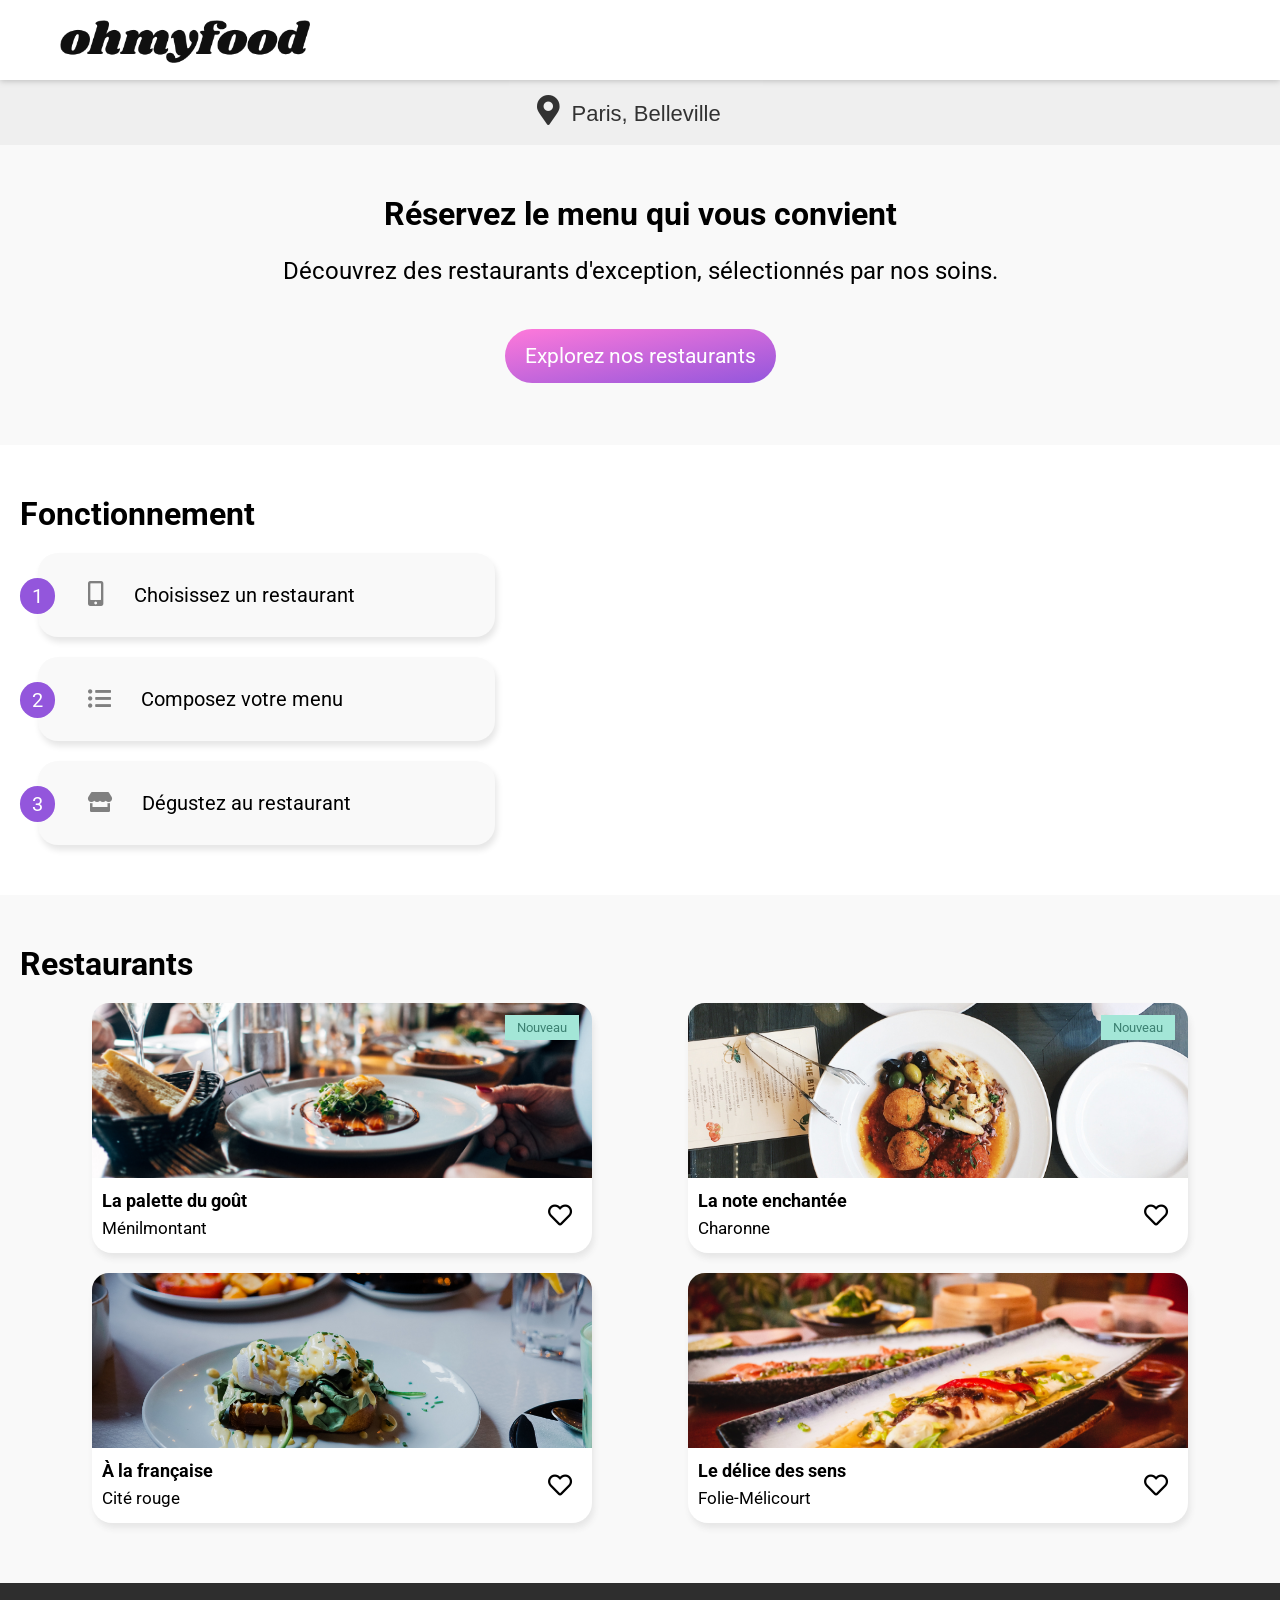
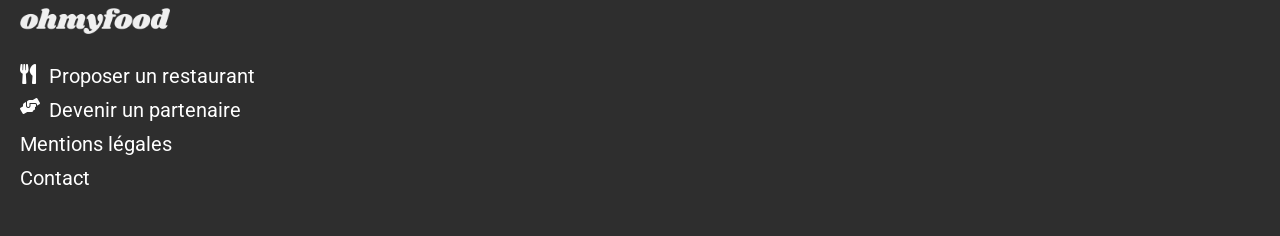
==== Scripts/index.html @ 4e766322 "First commit" ====
<!DOCTYPE html>
<html lang="fr">
	<head>
		<meta charset="UTF-8" />
		<meta name="viewport" content="width = device-width, initial-scale=1 ">

		<!-- Fichier CSS -->
		<link rel="stylesheet" href="public/CSS/style.css">
		<!-- Fichier CSS Tablette -->

		<!-- Fichier CSS Téléphone -->


		<!-- Google font - Shrikhand -->
		<link rel="preconnect" href="https://fonts.googleapis.com"> 
		<link rel="preconnect" href="https://fonts.gstatic.com" crossorigin> 
		<link href="https://fonts.googleapis.com/css2?family=Shrikhand&display=swap" rel="stylesheet">

		<!-- Google font - Roboto -->
		<link rel="preconnect" href="https://fonts.googleapis.com"> 
		<link rel="preconnect" href="https://fonts.gstatic.com" crossorigin> 
		<link href="https://fonts.googleapis.com/css2?family=Roboto:ital,wght@0,100;0,300;0,400;0,500;0,700;0,900;1,100;1,300;1,400;1,500;1,700;1,900&display=swap" rel="stylesheet">
		
		<!-- FontAwesome -->
		<link rel="stylesheet" href="https://use.fontawesome.com/releases/v5.15.4/css/all.css" integrity="sha384-DyZ88mC6Up2uqS4h/KRgHuoeGwBcD4Ng9SiP4dIRy0EXTlnuz47vAwmeGwVChigm" crossorigin="anonymous">

		<title>ohmyfood</title>
	</head>

	<body>
		<header class="page__head">

			<!-- Bandeau "Oh My Food" -->
			<figure class="head__fig">
				<img src="public/images/ohmyfood.png" alt="logo-OMF" class="head__img">
			</figure>
		</header>

		<main class="page__main">

			<section class="présentation">

				<!-- Bandeau Localisation -->

				<form method="post" action="#" class="localisation">
					<i class="fas fa-map-marker-alt  localisation__logo"></i>
					<input type="search" name="formulaire" value="Paris, Belleville"  class="localisation__txt">
				</form>

				<!-- Navigation interne -->

				<div class="navigation">
					<h2 class="navigation__titre">Réservez le menu qui <br>vous convient</h2>
						<p class="navigation__txt">Découvrez des restaurants d'exception, <br>sélectionnés par nos soins.</p>
					<nav>
						<button type="submit" name="bouton" class="bouton  navigation__bouton"> 
							<a href="#restaurants">Explorez nos restaurants</a>
						</button>
					</nav>
				</div>
			</section>
		

			<section class="fctmt">
				<h2 class="fctmt__titre">Fonctionnement</h2>
					<p class="fctmt__num">1</p>
				<a href="#" class="fctmt__txt">
					<i class="fas fa-mobile-alt  fctmt__logo  fctmt__logo--tel"></i>
					<p>Choisissez un restaurant</p>
				</a>
					<p class="fctmt__num">2</p>
				<a href="#" class="fctmt__txt">
					<i class="fas fa-solid fa-list-ul  fctmt__logo  fctmt__logo--list"></i>
					<p>Composez votre menu</p>
				</a>
					<p class="fctmt__num">3</p>
				<a href="#" class="fctmt__txt">
					<i class="fas fa-solid fa-store  fctmt__logo  fctmt__logo--shop"></i>
					<p>Dégustez au restaurant</p>
				</a>
			</section>

			<section class="resto" id="restaurants">
				<h2 class="resto__titre">Restaurants</h2>
				<div class="resto__liste">
					<div class="carte-resto">
						<a href="lapalettedugout.html">
							<div class="carte-resto__image">
								<figure class="carte-resto__fig">
									<img src="public/images/lapalettedugout.jpg" alt="img-LPDG" class="carte-resto__img">
								</figure>
							</div>
							<div class="carte-resto__description">
								<div>
									<h3>La palette du goût</h3>
										<p>Ménilmontant</p>
								</div>
								<div>
									<i class="far fa-thin fa-heart  carte-resto__logo"></i>
								</div>
							</div>
							<div class="carte-resto__nouv">
								<p>Nouveau</p>
							</div>
						</a>
					</div>

					<div class="carte-resto">
						<a href="lanoteenchantee.html">
							<div class="carte-resto__image">
								<figure class="carte-resto__fig">
									<img src="public/images/lanoteenchantee.jpg" alt="img-LNE" class="carte-resto__img">
								</figure>
							</div>
							<div class="carte-resto__description">
								<div>
									<h3>La note enchantée</h3>
										<p>Charonne</p>
								</div>
								<div>
									<i class="far fa-thin fa-heart  carte-resto__logo"></i>
								</div>
							</div>
							<div class="carte-resto__nouv">
								<p>Nouveau</p>
							</div>
						</a>
					</div>

					<div class="carte-resto">
						<a href="alafrancaise.html">
							<div class="carte-resto__image">
								<figure class="carte-resto__fig">
									<img src="public/images/alafrancaise.jpg" alt="img-ALF" class="carte-resto__img">
								</figure>
							</div>
							<div class="carte-resto__description">
								<div>
									<h3>À la française</h3>
										<p>Cité rouge</p>
								</div>
								<div>
									<i class="far fa-thin fa-heart  carte-resto__logo"></i>
								</div>
							</div>
						</a>
					</div>

					<div class="carte-resto">
						<a href="ledelicedessens.html">
							<div class="carte-resto__image">
								<figure class="carte-resto__fig">
									<img src="public/images/ledelicedessens.jpg" alt="img-LDDS" class="carte-resto__img">
								</figure>
							</div>
							<div class="carte-resto__description">
								<div>
									<h3>Le délice des sens</h3>
										<p>Folie-Mélicourt</p>
								</div>
								<div>
									<i class="far fa-thin fa-heart  carte-resto__logo"></i>
								</div>
							</div>
						</a>
					</div>
				</div>
			</section>
		</main>

		<footer class="page__foot">
			<figure class="foot__fig">
				<img src="public/images/ohmyfood.png" alt="logo-OMF-foot" class="foot__img">
			</figure>
			<ul class="foot__liste">
				<li>
					<a href="#" class="foot__elt">
						<i class="fas fa-solid fa-utensils  foot__logo  foot__logo--knife"></i>
						<p>Proposer un restaurant</p>
					</a>
				</li>
				<li>
					<a href="#" class="foot__elt">
						<i class="fas fa-hands-helping  foot__logo  foot__logo--hand"></i>
						<p>Devenir un partenaire</p>
					</a>
				</li>
				<li>
					<a href="#" class="foot__link">Mentions légales</a>
				</li>
				<li>
					<a href="mailto:#" class="foot__link">Contact</a>
				</li>
			</ul>
		</footer>
	</body>

</html>
---- Scripts/public/CSS/style.css ----
@charset "UTF-8";
/**
 * TABLE DES MATIERES
 *
 * OUTILS
 * Variables........................... Variables utiles (couleurs)
 *
 * BASE
 * Global.............................. Styles de la page
 * Typographie......................... Styles des titres, paragraphes, liens et boutons
 *
 * LAYOUTS
 * Header.............................. Partie haut de page
 * Section Présentation................ Partie localisation et présentation
 * Section Fonctionnement.............. Partie explication du fonctionnement
 * Section Restaurants................. Partie cartes restaurant
 * Footer.............................. Partie pied de page
 *
 * COMPOSANTS
 * Images ............................. Eléments images
 * Boutons............................. Eléments boutons
*/
/*-------------------------------------------------------------------------*/
/*                                 BASES                                   */
/*----------------------------------------*/
/* GLOBAL */
/*----------------------------------------*/
body {
  width: 100%;
  max-width: 1500px;
  margin: 0 auto;
}

/*----------------------------------------*/
/* TYPOGRAPHIE */
/*----------------------------------------*/
h2 {
  font-family: "Roboto", sans-serif;
  font-size: 1.5rem;
  margin: 0px;
}
@media screen and (min-width: 769px) {
  h2 {
    font-size: 2rem;
  }
}

h3 {
  font-family: "Roboto", sans-serif;
  font-size: 1.1rem;
}

h4 {
  font-family: "Shrikhand", sans-serif;
}

p {
  font-family: "Roboto", sans-serif;
  font-size: 1.1rem;
}
@media screen and (min-width: 769px) {
  p {
    font-size: 1.5rem;
  }
}

a {
  font-family: "Roboto", sans-serif;
  color: black;
  text-decoration: none;
}

button {
  font-family: "Roboto", sans-serif;
  font-size: 1rem;
  color: white;
  background: linear-gradient(170deg, #FF79DA, #9356DC);
}
@media screen and (min-width: 769px) {
  button {
    font-size: 1.3rem;
  }
}

/*-------------------------------------------------------------------------*/
/*                                LAYOUTS                                  */
/*----------------------------------------*/
/* HEADER */
/*----------------------------------------*/
.page__head {
  width: 100%;
  height: 60px;
  background: #FFF;
  box-shadow: 0px 1px 6px black;
}
@media screen and (min-width: 769px) {
  .page__head {
    height: 80px;
  }
}

/*----------------------------------------*/
/* PRESENTATION */
/*----------------------------------------*/
/*--------------------*/
/* PRESENTATION-LOCALISATION */
.localisation {
  height: 35px;
  background: #ececec;
  opacity: 0.8;
  text-align: center;
  padding-top: 15px;
}
@media screen and (min-width: 769px) {
  .localisation {
    height: 50px;
  }
}
.localisation__logo {
  font-size: 16px;
  width: 35px;
}
@media screen and (min-width: 769px) {
  .localisation__logo {
    font-size: 30px;
  }
}
.localisation__txt {
  border: none;
  background: none;
  font-size: 17px;
  width: 140px;
}
@media screen and (min-width: 769px) {
  .localisation__txt {
    font-size: 22px;
    width: 180px;
  }
}

/*--------------------*/
/* PRESENTATION-NAVIGATION */
.navigation {
  height: 260px;
  background: #f9f9f9;
  padding-top: 50px;
  text-align: center;
}
@media screen and (min-width: 426px) and (max-width: 768px) {
  .navigation {
    height: 250px;
    padding-left: 10%;
    padding-right: 10%;
  }
  .navigation br {
    display: none;
  }
}
@media screen and (min-width: 769px) {
  .navigation {
    height: 250px;
  }
  .navigation br {
    display: none;
  }
}

/*----------------------------------------*/
/* FONCTIONNEMENT */
/*----------------------------------------*/
.fctmt {
  padding-left: 20px;
  padding-top: 50px;
  padding-bottom: 50px;
  max-width: 400px;
}
@media screen and (min-width: 769px) {
  .fctmt {
    max-width: 500px;
  }
}
.fctmt__num {
  font-size: 13px;
  background: #9356DC;
  padding-top: 5px;
  padding-bottom: 5px;
  padding-left: 9px;
  padding-right: 9px;
  border-radius: 50px;
  color: #FFF;
  position: absolute;
  margin-top: 40px;
}
@media screen and (min-width: 769px) {
  .fctmt__num {
    font-size: 20px;
    padding-top: 6px;
    padding-bottom: 6px;
    padding-left: 12px;
    padding-right: 12px;
    margin-top: 45px;
  }
}
.fctmt__txt {
  display: flex;
  margin-top: 20px;
  margin-left: 3.5%;
  margin-right: 5%;
  padding-left: 30px;
  background: #f9f9f9;
  border-radius: 20px;
  box-shadow: 2px 5px 6px #e6e6e6;
}
@media screen and (min-width: 769px) {
  .fctmt__txt {
    padding-left: 50px;
  }
}
.fctmt__txt p {
  font-size: 16px;
  padding-top: 7px;
  padding-bottom: 7px;
}
@media screen and (min-width: 769px) {
  .fctmt__txt p {
    font-size: 20px;
    padding-top: 10px;
    padding-bottom: 10px;
  }
}
.fctmt__logo {
  color: grey;
  margin-right: 20px;
}
@media screen and (min-width: 769px) {
  .fctmt__logo {
    margin-right: 30px;
  }
}
.fctmt__logo--tel {
  font-size: 19px;
  margin-top: 22px;
}
@media screen and (min-width: 769px) {
  .fctmt__logo--tel {
    font-size: 25px;
    margin-top: 28px;
  }
}
.fctmt__logo--list {
  font-size: 17px;
  margin-top: 24px;
}
@media screen and (min-width: 769px) {
  .fctmt__logo--list {
    font-size: 23px;
    margin-top: 30px;
  }
}
.fctmt__logo--shop {
  font-size: 15px;
  margin-top: 25px;
}
@media screen and (min-width: 769px) {
  .fctmt__logo--shop {
    font-size: 20px;
    margin-top: 31px;
  }
}
.fctmt :hover {
  background: whitesmoke;
}
.fctmt :hover .fctmt__logo {
  color: #9356DC;
}

/*----------------------------------------*/
/* SECTION RESTO */
/*----------------------------------------*/
.resto {
  padding-top: 50px;
  background: #f9f9f9;
  padding-bottom: 40px;
}
.resto h2 {
  margin-left: 20px;
  margin-bottom: 20px;
}
@media screen and (min-width: 426px) {
  .resto__liste {
    display: flex;
    flex-wrap: wrap;
    justify-content: space-evenly;
  }
}

.carte-resto {
  max-width: 400px;
  width: 90%;
  margin-left: auto;
  margin-right: auto;
  height: 250px;
  background: #FFF;
  margin-bottom: 20px;
  border-radius: 20px;
  box-shadow: 2px 5px 6px #e6e6e6;
}
@media screen and (min-width: 460px) {
  .carte-resto {
    max-width: 500px;
    min-width: 210px;
    width: 40%;
    margin-left: 5px;
    margin-right: 5px;
  }
}
.carte-resto__image {
  width: 100%;
  height: 100%;
}
.carte-resto__description {
  display: flex;
  justify-content: space-between;
  margin-top: -80px;
  padding-left: 10px;
}
.carte-resto__description p {
  font-size: 17px;
  margin-top: -10px;
}
.carte-resto__logo {
  margin-right: 20px;
  margin-top: 30px;
  font-size: 24px;
}
.carte-resto__nouv {
  display: block;
  position: relative;
  margin-left: auto;
  margin-right: 13px;
  color: #3c8172;
  background: #a3e6d7;
  width: 74px;
  margin-top: -253px;
  text-align: center;
}
.carte-resto__nouv p {
  font-size: 13px;
  padding-top: 5px;
  padding-bottom: 5px;
}

/*----------------------------------------*/
/* FOOTER */
/*----------------------------------------*/
.page__foot {
  background-color: #2e2e2e;
  padding-left: 20px;
  padding-bottom: 20px;
}

.foot__liste {
  list-style: none;
  padding-left: 0px;
}
.foot__liste li {
  padding-bottom: 10px;
}
.foot__elt {
  display: flex;
  flex-direction: row;
  color: #FFF;
}
.foot__elt p {
  margin-top: 0px;
  margin-bottom: 0px;
  font-size: 15px;
}
@media screen and (min-width: 769px) {
  .foot__elt p {
    font-size: 20px;
  }
}
.foot__logo {
  margin-top: 0px;
  color: #FFF;
}
.foot__logo--knife {
  font-size: 15px;
  margin-right: 11px;
}
@media screen and (min-width: 769px) {
  .foot__logo--knife {
    font-size: 20px;
    margin-right: 13px;
  }
}
.foot__logo--hand {
  font-size: 11px;
  margin-right: 9px;
}
@media screen and (min-width: 769px) {
  .foot__logo--hand {
    font-size: 16px;
  }
}
.foot__link {
  color: #FFF;
  font-size: 15px;
}
@media screen and (min-width: 769px) {
  .foot__link {
    font-size: 20px;
  }
}

/*-------------------------------------------------------------------------*/
/*                               COMPOSANTS                                */
/*----------------------------------------*/
/* IMAGES */
/*----------------------------------------*/
/*--------------------*/
/* IMAGES-HEADER */
.head__fig {
  height: 60px;
  margin: 0px;
  text-align: center;
  padding-top: 20px;
}
@media screen and (min-width: 769px) {
  .head__fig {
    text-align: left;
    padding-left: 60px;
  }
}
.head__fig .head__img {
  width: 160px;
}
@media screen and (min-width: 769px) {
  .head__fig .head__img {
    width: 250px;
  }
}

/*--------------------*/
/* IMAGES-RESTO */
.carte-resto__fig {
  width: 100%;
  height: 70%;
  margin: 0px;
}
.carte-resto__img {
  width: 100%;
  height: 100%;
  object-fit: cover;
  border-radius: 17px 17px 0px 0px;
}

/*--------------------*/
/* IMAGES-FOOTER */
.foot__fig {
  height: 25px;
  margin: 0px;
  padding-top: 25px;
}
@media screen and (min-width: 769px) {
  .foot__fig {
    height: 40px;
  }
}
.foot__fig .foot__img {
  width: 100px;
  filter: invert(100%);
}
@media screen and (min-width: 769px) {
  .foot__fig .foot__img {
    width: 150px;
  }
}

/*----------------------------------------*/
/* BOUTONS */
/*----------------------------------------*/
/*--------------------*/
/* BOUTONS-PRESENTATION */
.navigation__bouton {
  margin-top: 20px;
  padding-top: 15px;
  padding-bottom: 15px;
  padding-left: 20px;
  padding-right: 20px;
  border: none;
  border-radius: 50px;
}
.navigation__bouton a {
  color: #FFF;
}

/*# sourceMappingURL=style.css.map */
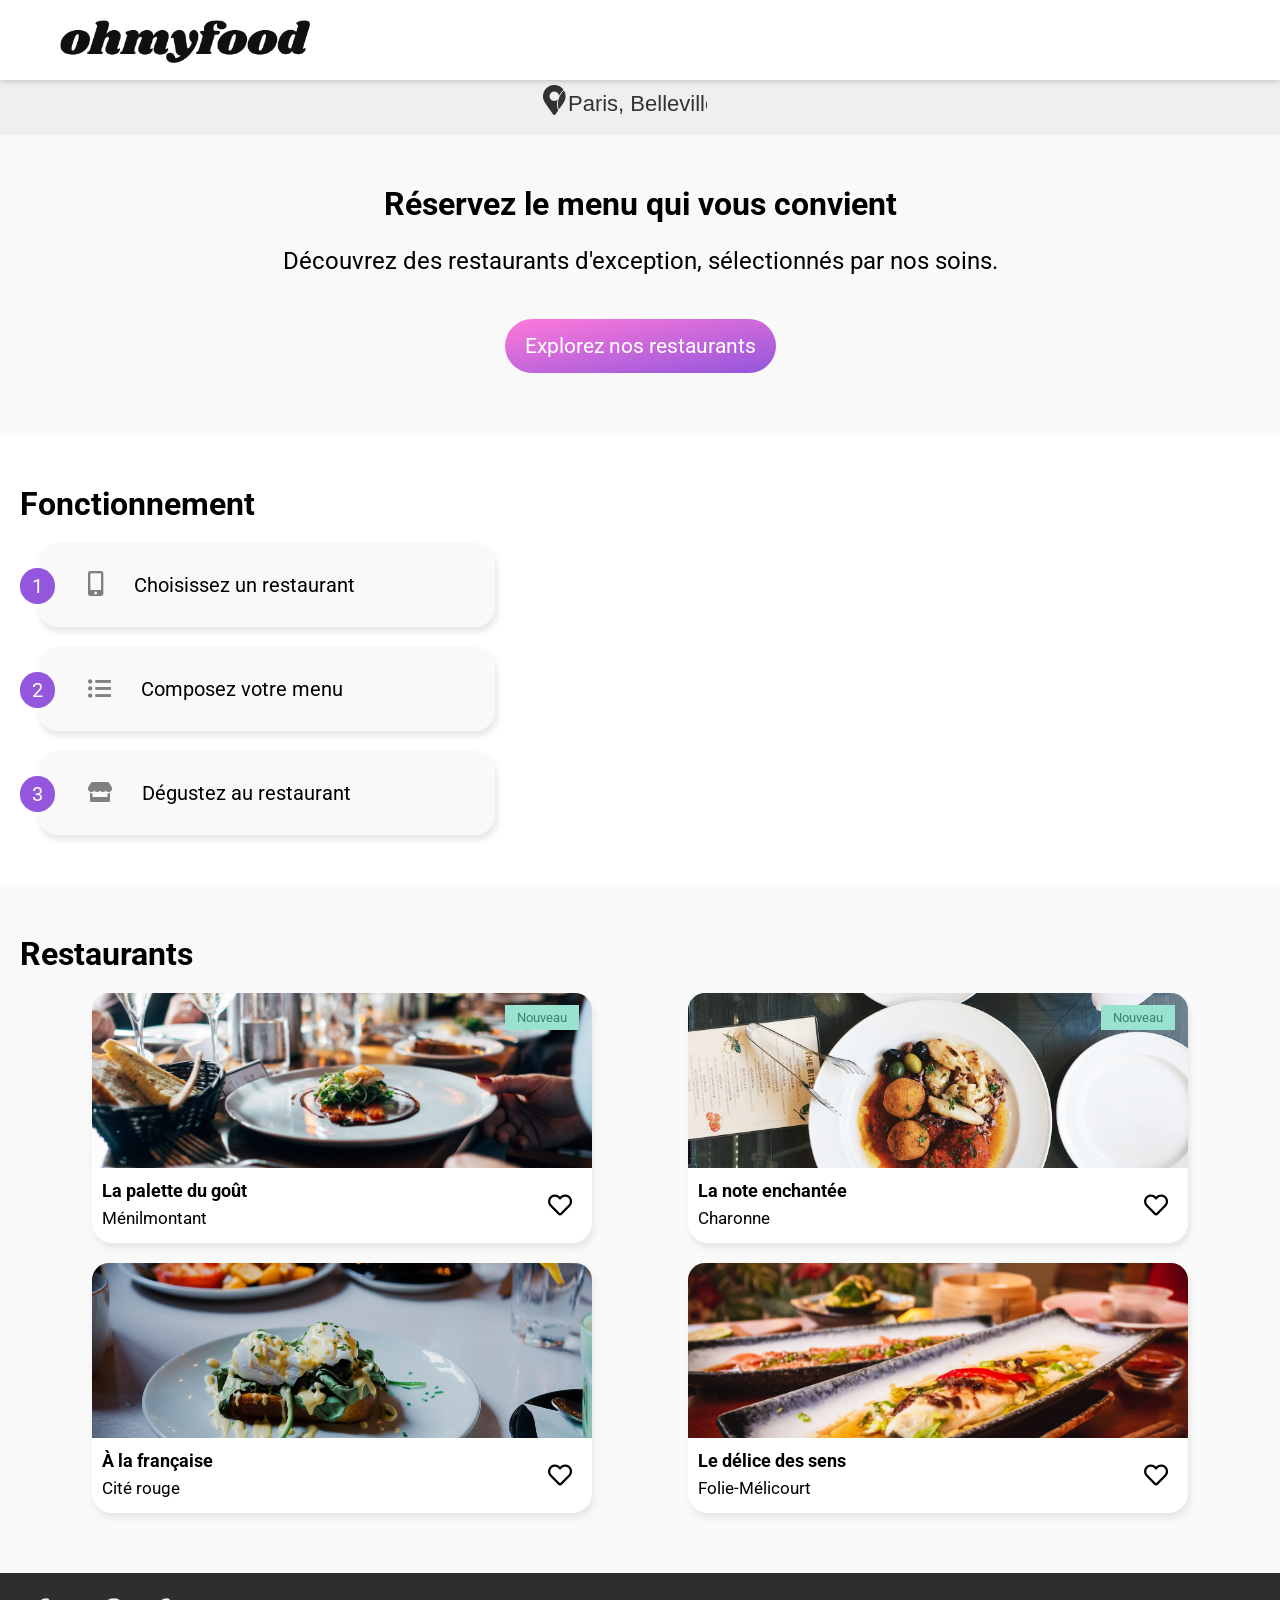
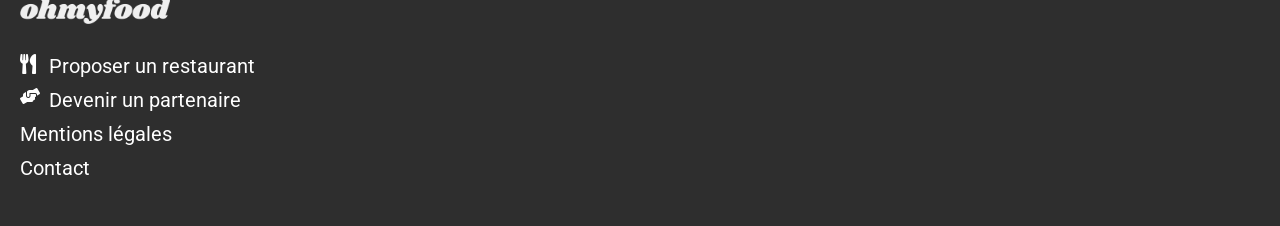
==== commit 32c5a400: "first transitions" ====
--- a/Scripts/index.html
+++ b/Scripts/index.html
@@ -53,9 +53,7 @@
 					<h2 class="navigation__titre">Réservez le menu qui <br>vous convient</h2>
 						<p class="navigation__txt">Découvrez des restaurants d'exception, <br>sélectionnés par nos soins.</p>
 					<nav>
-						<button type="submit" name="bouton" class="bouton  navigation__bouton"> 
-							<a href="#restaurants">Explorez nos restaurants</a>
-						</button>
+						<button onclick="window.location.href='#restaurants';" name="bouton" class="bouton  navigation__bouton">Explorez nos restaurants</button>
 					</nav>
 				</div>
 			</section>
--- a/Scripts/public/CSS/style.css
+++ b/Scripts/public/CSS/style.css
@@ -74,12 +74,6 @@
   font-family: "Roboto", sans-serif;
   font-size: 1rem;
   color: white;
-  background: linear-gradient(170deg, #FF79DA, #9356DC);
-}
-@media screen and (min-width: 769px) {
-  button {
-    font-size: 1.3rem;
-  }
 }
 
 /*-------------------------------------------------------------------------*/
@@ -109,7 +103,7 @@
   background: #ececec;
   opacity: 0.8;
   text-align: center;
-  padding-top: 15px;
+  padding-top: 5px;
 }
 @media screen and (min-width: 769px) {
   .localisation {
@@ -118,7 +112,7 @@
 }
 .localisation__logo {
   font-size: 16px;
-  width: 35px;
+  width: 10px;
 }
 @media screen and (min-width: 769px) {
   .localisation__logo {
@@ -126,16 +120,22 @@
   }
 }
 .localisation__txt {
-  border: none;
+  border: 1px solid #ececec;
+  border-radius: 20px;
+  padding: 5px 10px;
   background: none;
   font-size: 17px;
-  width: 140px;
+  width: 160px;
 }
 @media screen and (min-width: 769px) {
   .localisation__txt {
     font-size: 22px;
     width: 180px;
   }
+}
+.localisation :focus {
+  background: #f9f9f9;
+  opacity: 5;
 }
 
 /*--------------------*/
@@ -304,6 +304,8 @@
   margin-bottom: 20px;
   border-radius: 20px;
   box-shadow: 2px 5px 6px #e6e6e6;
+  transform: scale(1);
+  transition: transform 250ms;
 }
 @media screen and (min-width: 460px) {
   .carte-resto {
@@ -339,7 +341,7 @@
   margin-left: auto;
   margin-right: 13px;
   color: #3c8172;
-  background: #a3e6d7;
+  background: #99E2D0;
   width: 74px;
   margin-top: -253px;
   text-align: center;
@@ -348,6 +350,9 @@
   font-size: 13px;
   padding-top: 5px;
   padding-bottom: 5px;
+}
+.carte-resto:hover {
+  transform: scale(1.05);
 }
 
 /*----------------------------------------*/
@@ -491,9 +496,18 @@
   padding-right: 20px;
   border: none;
   border-radius: 50px;
-}
-.navigation__bouton a {
-  color: #FFF;
+  background: linear-gradient(170deg, #FF79DA, #9356DC);
+  cursor: pointer;
+  transition: transform 250ms;
+}
+@media screen and (min-width: 769px) {
+  .navigation__bouton {
+    font-size: 1.3rem;
+  }
+}
+.navigation__bouton:hover {
+  transform: scale(1.15);
+  background: linear-gradient(30deg, #99E2D0, #9356DC);
 }
 
 /*# sourceMappingURL=style.css.map */
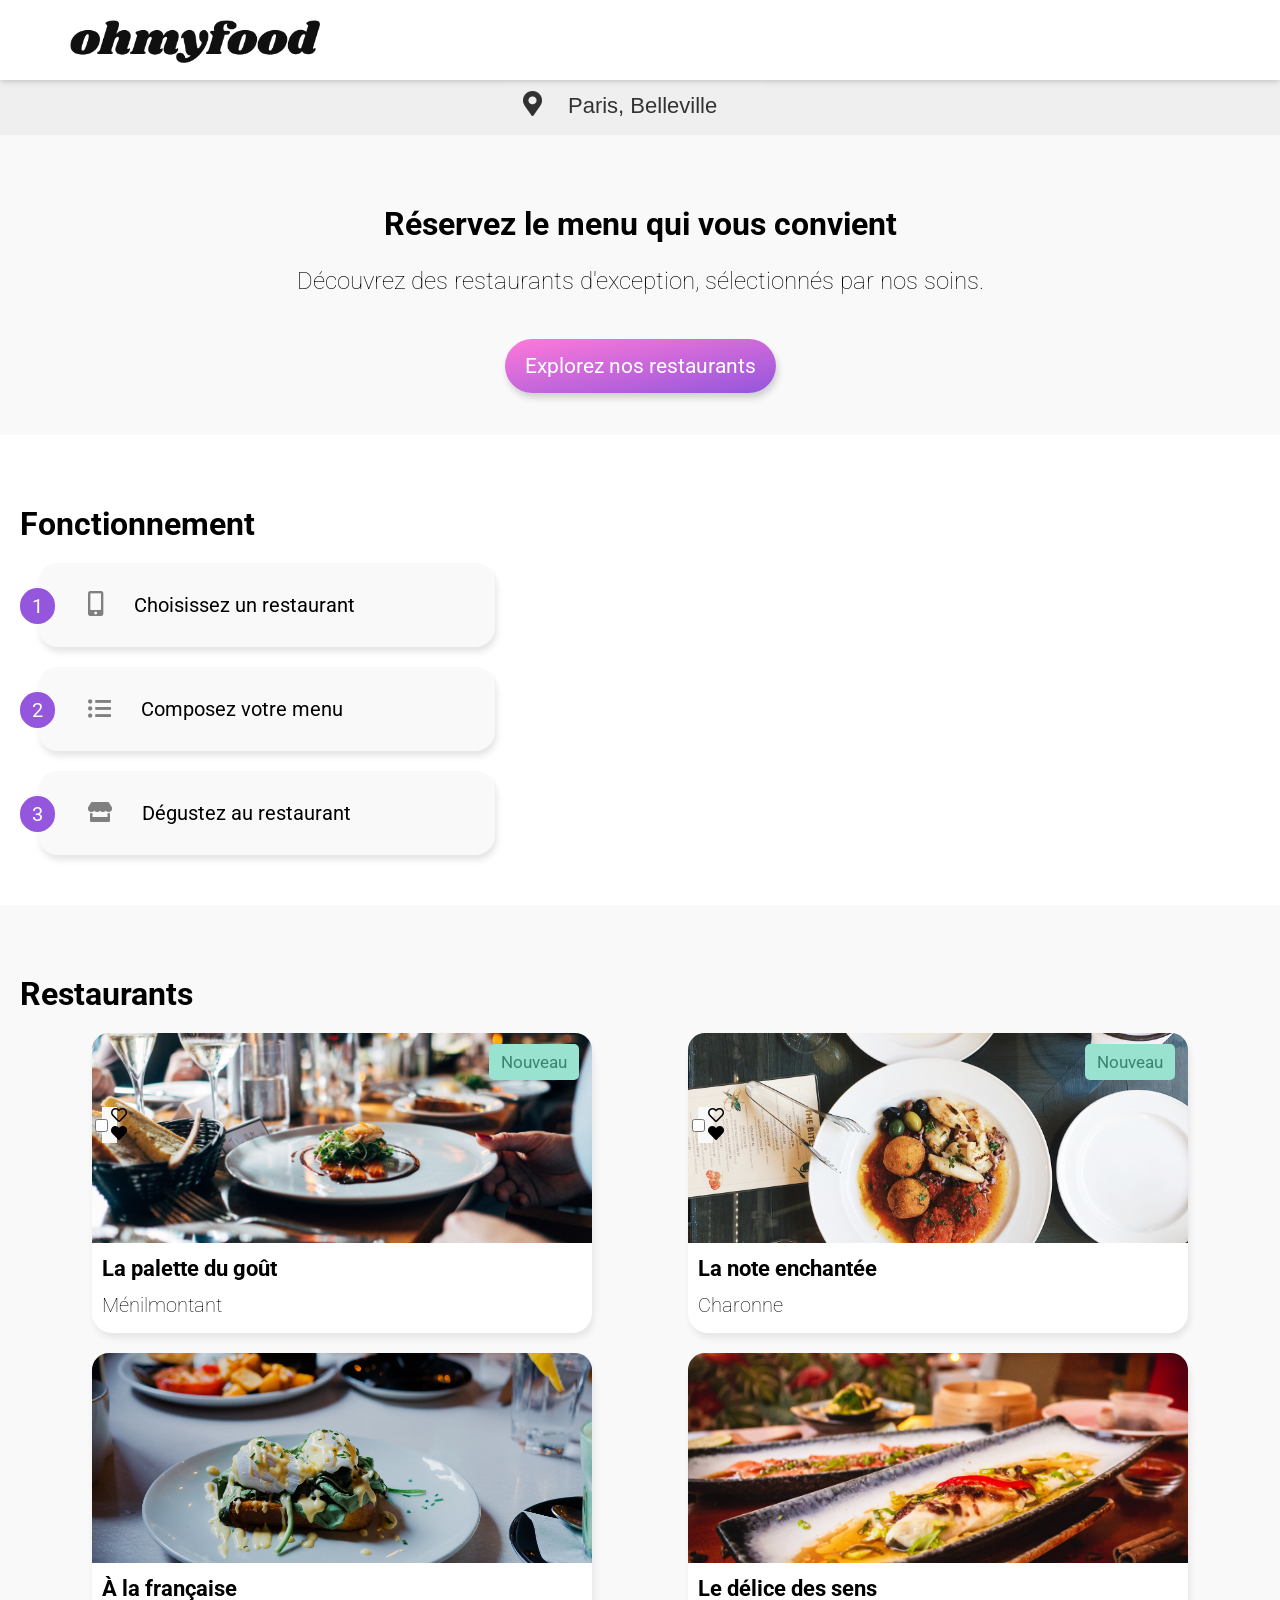
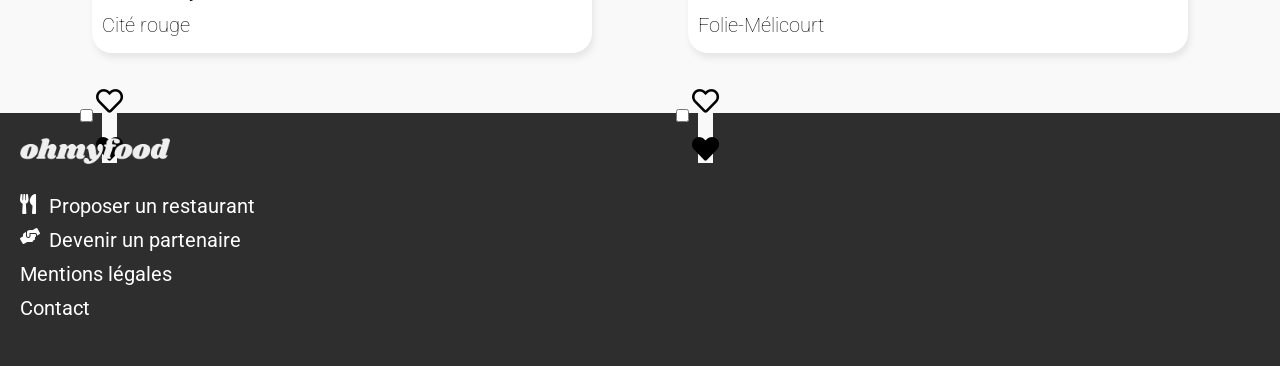
==== commit c2a6c925: "loading animation" ====
--- a/Scripts/index.html
+++ b/Scripts/index.html
@@ -28,169 +28,207 @@
 	</head>
 
 	<body>
-		<header class="page__head">
-
-			<!-- Bandeau "Oh My Food" -->
-			<figure class="head__fig">
-				<img src="public/images/ohmyfood.png" alt="logo-OMF" class="head__img">
-			</figure>
-		</header>
-
-		<main class="page__main">
-
-			<section class="présentation">
-
-				<!-- Bandeau Localisation -->
-
-				<form method="post" action="#" class="localisation">
-					<i class="fas fa-map-marker-alt  localisation__logo"></i>
-					<input type="search" name="formulaire" value="Paris, Belleville"  class="localisation__txt">
-				</form>
-
-				<!-- Navigation interne -->
-
-				<div class="navigation">
-					<h2 class="navigation__titre">Réservez le menu qui <br>vous convient</h2>
-						<p class="navigation__txt">Découvrez des restaurants d'exception, <br>sélectionnés par nos soins.</p>
-					<nav>
-						<button onclick="window.location.href='#restaurants';" name="bouton" class="bouton  navigation__bouton">Explorez nos restaurants</button>
-					</nav>
-				</div>
-			</section>
-		
-
-			<section class="fctmt">
-				<h2 class="fctmt__titre">Fonctionnement</h2>
-					<p class="fctmt__num">1</p>
-				<a href="#" class="fctmt__txt">
-					<i class="fas fa-mobile-alt  fctmt__logo  fctmt__logo--tel"></i>
-					<p>Choisissez un restaurant</p>
-				</a>
-					<p class="fctmt__num">2</p>
-				<a href="#" class="fctmt__txt">
-					<i class="fas fa-solid fa-list-ul  fctmt__logo  fctmt__logo--list"></i>
-					<p>Composez votre menu</p>
-				</a>
-					<p class="fctmt__num">3</p>
-				<a href="#" class="fctmt__txt">
-					<i class="fas fa-solid fa-store  fctmt__logo  fctmt__logo--shop"></i>
-					<p>Dégustez au restaurant</p>
-				</a>
-			</section>
-
-			<section class="resto" id="restaurants">
-				<h2 class="resto__titre">Restaurants</h2>
-				<div class="resto__liste">
-					<div class="carte-resto">
-						<a href="lapalettedugout.html">
-							<div class="carte-resto__image">
-								<figure class="carte-resto__fig">
-									<img src="public/images/lapalettedugout.jpg" alt="img-LPDG" class="carte-resto__img">
-								</figure>
-							</div>
-							<div class="carte-resto__description">
-								<div>
-									<h3>La palette du goût</h3>
-										<p>Ménilmontant</p>
-								</div>
-								<div>
-									<i class="far fa-thin fa-heart  carte-resto__logo"></i>
-								</div>
-							</div>
-							<div class="carte-resto__nouv">
-								<p>Nouveau</p>
-							</div>
+
+		<!-- Bande de chargement -->
+
+		<div class="chargement">
+			<div class="load">
+				<div class="load__bar load__bar--1"></div>
+				<div class="load__bar load__bar--2"></div>
+				<div class="load__bar load__bar--3"></div>
+				<div class="load__bar load__bar--4"></div>
+				<div class="load__bar load__bar--5"></div>
+				<div class="load__bar load__bar--6"></div>
+				<div class="load__bar load__bar--7"></div>
+				<div class="load__bar load__bar--8"></div>
+				<div class="load__bar load__bar--9"></div>
+				<div class="load__bar load__bar--10"></div>
+				<div class="load__bar load__bar--11"></div>
+				<div class="load__bar load__bar--12"></div>
+			</div>
+		</div>
+
+		<div class="page">
+			<header class="page__head">
+
+				<!-- Bandeau "Oh My Food" -->
+				<figure class="head__fig">
+					<img src="public/images/ohmyfood.png" alt="logo-OMF" class="head__img">
+				</figure>
+			</header>
+
+			<main class="page__main">
+
+				<section class="présentation">
+
+					<!-- Bandeau Localisation -->
+
+					<form method="post" action="#" class="localisation">
+						<i class="fas fa-map-marker-alt  localisation__logo"></i>
+						<input type="search" name="formulaire" value="Paris, Belleville"  class="localisation__txt">
+					</form>
+
+					<!-- Navigation interne -->
+
+					<div class="navigation">
+						<h2 class="navigation__titre">Réservez le menu qui <br>vous convient</h2>
+							<p class="navigation__txt">Découvrez des restaurants d'exception, <br>sélectionnés par nos soins.</p>
+						<nav>
+							<button onclick="window.location.href='#restaurants';" name="bouton" class="bouton  navigation__bouton">Explorez nos restaurants</button>
+						</nav>
+					</div>
+				</section>
+			
+
+				<section class="fctmt">
+					<h2 class="fctmt__titre">Fonctionnement</h2>
+						<p class="fctmt__num">1</p>
+					<a href="#" class="fctmt__txt">
+						<i class="fas fa-mobile-alt  fctmt__logo  fctmt__logo--tel"></i>
+						<p>Choisissez un restaurant</p>
+					</a>
+						<p class="fctmt__num">2</p>
+					<a href="#" class="fctmt__txt">
+						<i class="fas fa-solid fa-list-ul  fctmt__logo  fctmt__logo--list"></i>
+						<p>Composez votre menu</p>
+					</a>
+						<p class="fctmt__num">3</p>
+					<a href="#" class="fctmt__txt">
+						<i class="fas fa-solid fa-store  fctmt__logo  fctmt__logo--shop"></i>
+						<p>Dégustez au restaurant</p>
+					</a>
+				</section>
+
+				<section class="resto" id="restaurants">
+					<h2 class="resto__titre">Restaurants</h2>
+					<div class="resto__liste">
+						<div class="carte-resto">
+							<a href="page-LPDG.html">
+								<div class="carte-resto__image">
+									<figure class="carte-resto__fig">
+										<img src="public/images/lapalettedugout.jpg" alt="img-LPDG" class="carte-resto__img">
+									</figure>
+								</div>
+								<div class="carte-resto__description">
+									<div>
+										<h3>La palette du goût</h3>
+											<p>Ménilmontant</p>
+									</div>
+								</div>
+								<div class="carte-resto__nouv">
+									<p>Nouveau</p>
+								</div>
+							</a>
+							<div class="icons-heart">
+								<input type="checkbox" id="btnControl1"/>
+								<label class="btn" for="btnControl1">
+									<i class="far fa-heart  carte-resto__logo-nouv carte-resto__logo--vide coeur-logo coeur-logo--vide vide"></i>
+									<i class="fas fa-heart  carte-resto__logo-nouv carte-resto__logo--plein coeur-logo coeur-logo--plein plein"></i>
+								</label>
+							</div>
+						</div>
+
+						<div class="carte-resto">
+							<a href="page-LNE.html">
+								<div class="carte-resto__image">
+									<figure class="carte-resto__fig">
+										<img src="public/images/lanoteenchantee.jpg" alt="img-LNE" class="carte-resto__img">
+									</figure>
+								</div>
+								<div class="carte-resto__description">
+									<div>
+										<h3>La note enchantée</h3>
+											<p>Charonne</p>
+									</div>
+								</div>
+								<div class="carte-resto__nouv">
+									<p>Nouveau</p>
+								</div>
+							</a>
+							<div class="icons-heart">
+								<input type="checkbox" id="btnControl2"/>
+								<label class="btn" for="btnControl2">
+									<i class="far fa-heart  carte-resto__logo-nouv carte-resto__logo--vide coeur-logo coeur-logo--vide vide"></i>
+									<i class="fas fa-heart  carte-resto__logo-nouv carte-resto__logo--plein coeur-logo coeur-logo--plein plein"></i>
+								</label>
+							</div>
+						</div>
+
+						<div class="carte-resto">
+							<a href="page-ALF.html">
+								<div class="carte-resto__image">
+									<figure class="carte-resto__fig">
+										<img src="public/images/alafrancaise.jpg" alt="img-ALF" class="carte-resto__img">
+									</figure>
+								</div>
+								<div class="carte-resto__description">
+									<div>
+										<h3>À la française</h3>
+											<p>Cité rouge</p>
+									</div>	
+								</div>
+							</a>
+							<div class="icons-heart">
+								<input type="checkbox" id="btnControl3"/>
+								<label class="btn" for="btnControl3">
+									<i class="far fa-heart  carte-resto__logo carte-resto__logo--vide coeur-logo coeur-logo--vide vide"></i>
+									<i class="fas fa-heart  carte-resto__logo carte-resto__logo--plein coeur-logo coeur-logo--plein plein"></i>
+								</label>
+							</div>
+						</div>
+
+						<div class="carte-resto">
+							<a href="page-LDDF.html">
+								<div class="carte-resto__image">
+									<figure class="carte-resto__fig">
+										<img src="public/images/ledelicedessens.jpg" alt="img-LDDS" class="carte-resto__img">
+									</figure>
+								</div>
+								<div class="carte-resto__description">
+									<div>
+										<h3>Le délice des sens</h3>
+											<p>Folie-Mélicourt</p>
+									</div>
+								</div>
+							</a>
+							<div class="icons-heart">
+								<input type="checkbox" id="btnControl4"/>
+								<label class="btn" for="btnControl4">
+									<i class="far fa-heart  carte-resto__logo carte-resto__logo--vide coeur-logo coeur-logo--vide vide"></i>
+									<i class="fas fa-heart  carte-resto__logo carte-resto__logo--plein coeur-logo coeur-logo--plein plein"></i>
+								</label>
+							</div>
+						</div>
+					</div>
+				</section>
+			</main>
+
+			<footer class="page__foot">
+				<figure class="foot__fig">
+					<img src="public/images/ohmyfood.png" alt="logo-OMF-foot" class="foot__img">
+				</figure>
+				<ul class="foot__liste">
+					<li>
+						<a href="#" class="foot__elt">
+							<i class="fas fa-solid fa-utensils  foot__logo  foot__logo--knife"></i>
+							<p>Proposer un restaurant</p>
 						</a>
-					</div>
-
-					<div class="carte-resto">
-						<a href="lanoteenchantee.html">
-							<div class="carte-resto__image">
-								<figure class="carte-resto__fig">
-									<img src="public/images/lanoteenchantee.jpg" alt="img-LNE" class="carte-resto__img">
-								</figure>
-							</div>
-							<div class="carte-resto__description">
-								<div>
-									<h3>La note enchantée</h3>
-										<p>Charonne</p>
-								</div>
-								<div>
-									<i class="far fa-thin fa-heart  carte-resto__logo"></i>
-								</div>
-							</div>
-							<div class="carte-resto__nouv">
-								<p>Nouveau</p>
-							</div>
+					</li>
+					<li>
+						<a href="#" class="foot__elt">
+							<i class="fas fa-hands-helping  foot__logo  foot__logo--hand"></i>
+							<p>Devenir un partenaire</p>
 						</a>
-					</div>
-
-					<div class="carte-resto">
-						<a href="alafrancaise.html">
-							<div class="carte-resto__image">
-								<figure class="carte-resto__fig">
-									<img src="public/images/alafrancaise.jpg" alt="img-ALF" class="carte-resto__img">
-								</figure>
-							</div>
-							<div class="carte-resto__description">
-								<div>
-									<h3>À la française</h3>
-										<p>Cité rouge</p>
-								</div>
-								<div>
-									<i class="far fa-thin fa-heart  carte-resto__logo"></i>
-								</div>
-							</div>
-						</a>
-					</div>
-
-					<div class="carte-resto">
-						<a href="ledelicedessens.html">
-							<div class="carte-resto__image">
-								<figure class="carte-resto__fig">
-									<img src="public/images/ledelicedessens.jpg" alt="img-LDDS" class="carte-resto__img">
-								</figure>
-							</div>
-							<div class="carte-resto__description">
-								<div>
-									<h3>Le délice des sens</h3>
-										<p>Folie-Mélicourt</p>
-								</div>
-								<div>
-									<i class="far fa-thin fa-heart  carte-resto__logo"></i>
-								</div>
-							</div>
-						</a>
-					</div>
-				</div>
-			</section>
-		</main>
-
-		<footer class="page__foot">
-			<figure class="foot__fig">
-				<img src="public/images/ohmyfood.png" alt="logo-OMF-foot" class="foot__img">
-			</figure>
-			<ul class="foot__liste">
-				<li>
-					<a href="#" class="foot__elt">
-						<i class="fas fa-solid fa-utensils  foot__logo  foot__logo--knife"></i>
-						<p>Proposer un restaurant</p>
-					</a>
-				</li>
-				<li>
-					<a href="#" class="foot__elt">
-						<i class="fas fa-hands-helping  foot__logo  foot__logo--hand"></i>
-						<p>Devenir un partenaire</p>
-					</a>
-				</li>
-				<li>
-					<a href="#" class="foot__link">Mentions légales</a>
-				</li>
-				<li>
-					<a href="mailto:#" class="foot__link">Contact</a>
-				</li>
-			</ul>
-		</footer>
+					</li>
+					<li>
+						<a href="#" class="foot__link">Mentions légales</a>
+					</li>
+					<li>
+						<a href="mailto:#" class="foot__link">Contact</a>
+					</li>
+				</ul>
+			</footer>
+		</div>
 	</body>
 
 </html>
--- a/Scripts/public/CSS/style.css
+++ b/Scripts/public/CSS/style.css
@@ -34,10 +34,21 @@
 /*----------------------------------------*/
 /* TYPOGRAPHIE */
 /*----------------------------------------*/
+h1 {
+  font-family: "Shrikhand", sans-serif;
+  font-size: 1.5rem;
+  margin-bottom: 0px;
+}
+@media screen and (min-width: 769px) {
+  h1 {
+    font-size: 2.3rem;
+  }
+}
+
 h2 {
   font-family: "Roboto", sans-serif;
   font-size: 1.5rem;
-  margin: 0px;
+  margin: 20px;
 }
 @media screen and (min-width: 769px) {
   h2 {
@@ -49,9 +60,21 @@
   font-family: "Roboto", sans-serif;
   font-size: 1.1rem;
 }
+@media screen and (min-width: 769px) {
+  h3 {
+    font-size: 1.4rem;
+  }
+}
 
 h4 {
-  font-family: "Shrikhand", sans-serif;
+  font-family: "Roboto", sans-serif;
+  font-size: 0.9rem;
+  font-weight: lighter;
+}
+@media screen and (min-width: 769px) {
+  h4 {
+    font-size: 1.4rem;
+  }
 }
 
 p {
@@ -90,6 +113,20 @@
 @media screen and (min-width: 769px) {
   .page__head {
     height: 80px;
+  }
+}
+
+.head__logo {
+  position: absolute;
+  margin-top: 20px;
+  margin-left: 20px;
+  font-size: 20px;
+}
+@media screen and (min-width: 769px) {
+  .head__logo {
+    font-size: 27px;
+    margin-top: 25px;
+    margin-right: 50px;
   }
 }
 
@@ -116,7 +153,8 @@
 }
 @media screen and (min-width: 769px) {
   .localisation__logo {
-    font-size: 30px;
+    font-size: 25px;
+    margin-right: 20px;
   }
 }
 .localisation__txt {
@@ -130,7 +168,8 @@
 @media screen and (min-width: 769px) {
   .localisation__txt {
     font-size: 22px;
-    width: 180px;
+    width: 200px;
+    margin-top: 2px;
   }
 }
 .localisation :focus {
@@ -146,6 +185,9 @@
   padding-top: 50px;
   text-align: center;
 }
+.navigation p {
+  font-weight: lighter;
+}
 @media screen and (min-width: 426px) and (max-width: 768px) {
   .navigation {
     height: 250px;
@@ -166,7 +208,7 @@
 }
 
 /*----------------------------------------*/
-/* FONCTIONNEMENT */
+/* SECTION FONCTIONNEMENT */
 /*----------------------------------------*/
 .fctmt {
   padding-left: 20px;
@@ -178,6 +220,13 @@
   .fctmt {
     max-width: 500px;
   }
+}
+.fctmt h2 {
+  margin-left: 0px;
+  margin-bottom: 0px;
+}
+.fctmt h2:hover {
+  background: none;
 }
 .fctmt__num {
   font-size: 13px;
@@ -312,6 +361,7 @@
     max-width: 500px;
     min-width: 210px;
     width: 40%;
+    height: 300px;
     margin-left: 5px;
     margin-right: 5px;
   }
@@ -329,11 +379,28 @@
 .carte-resto__description p {
   font-size: 17px;
   margin-top: -10px;
+  font-weight: lighter;
+}
+@media screen and (min-width: 769px) {
+  .carte-resto__description p {
+    font-size: 20px;
+  }
+}
+@media screen and (min-width: 769px) {
+  .carte-resto__description h3 {
+    margin-top: 2px;
+  }
 }
 .carte-resto__logo {
   margin-right: 20px;
   margin-top: 30px;
   font-size: 24px;
+}
+@media screen and (min-width: 769px) {
+  .carte-resto__logo {
+    margin-top: 20px;
+    font-size: 27px;
+  }
 }
 .carte-resto__nouv {
   display: block;
@@ -345,14 +412,188 @@
   width: 74px;
   margin-top: -253px;
   text-align: center;
+  border-radius: 5px;
 }
 .carte-resto__nouv p {
   font-size: 13px;
   padding-top: 5px;
   padding-bottom: 5px;
 }
+@media screen and (min-width: 769px) {
+  .carte-resto__nouv p {
+    font-size: 17px;
+    padding-top: 8px;
+    padding-bottom: 8px;
+  }
+}
+@media screen and (min-width: 769px) {
+  .carte-resto__nouv {
+    width: 90px;
+    margin-top: -310px;
+  }
+}
 .carte-resto:hover {
   transform: scale(1.05);
+}
+
+/*----------------------------------------*/
+/* SECTION MENU */
+/*----------------------------------------*/
+.section-menu {
+  background: #f9f9f9;
+  padding-top: 10px;
+  border-radius: 40px 40px 0px 0px;
+  margin-top: -40px;
+  position: relative;
+}
+.section-menu__titre {
+  display: flex;
+  justify-content: space-between;
+  padding-left: 20px;
+  padding-right: 30px;
+}
+.section-menu__liste {
+  margin-bottom: 40px;
+}
+.section-menu__liste:hover > h4:after {
+  transform: scaleX(1);
+}
+.section-menu nav {
+  display: flex;
+  justify-content: center;
+}
+
+.menu__logo {
+  position: absolute;
+}
+.menu__logo--vide {
+  font-size: 25px;
+  margin-top: 26px;
+  z-index: 1;
+}
+.menu__logo--vide:hover + .menu__logo--plein {
+  opacity: 1;
+}
+.menu__logo--plein {
+  display: block;
+  font-size: 25px;
+  margin-top: 26px;
+  color: #99E2D0;
+  background: linear-gradient(0deg, #FF79DA, #9356DC);
+  -webkit-background-clip: text;
+  -moz-background-clip: text;
+  -webkit-text-fill-color: transparent;
+  -moz-text-fill-color: transparent;
+  opacity: 0;
+  z-index: 0;
+  transition: opacity 700ms;
+}
+.menu__titre {
+  margin-left: 20px;
+  width: 250px;
+}
+.menu__titre:after {
+  display: block;
+  content: "";
+  padding-bottom: 3px;
+  border-bottom: 3px solid #99E2D0;
+  transform: scaleX(0.1);
+  transition: all 400ms cubic-bezier(0, 0.75, 0.08, 1);
+  transform-origin: 0% 50%;
+}
+.menu__liste {
+  background: #FFF;
+  box-shadow: 2px 5px 6px #e6e6e6;
+  border-radius: 15px;
+  display: flex;
+  justify-content: space-between;
+  padding-left: 10px;
+  margin-bottom: 15px;
+  max-width: 500px;
+  width: 90%;
+  margin-left: auto;
+  margin-right: auto;
+}
+.menu__liste:hover .menu__validation, .menu__liste:hover .menu__prix {
+  transform: translate(-50px, 0);
+}
+.menu__liste:hover .menu__val-logo {
+  transform: translate(13px, 0);
+  transform: rotate(-1turn);
+}
+@media screen and (min-width: 570px) {
+  .menu__liste {
+    margin-left: 20px;
+  }
+}
+@media screen and (min-width: 769px) {
+  .menu__liste {
+    margin-left: 130px;
+  }
+}
+.menu__choix {
+  display: flex;
+  border-radius: 0px 15px 15px 0px;
+  overflow: hidden;
+}
+.menu__nom {
+  width: 220px;
+}
+.menu__nom p {
+  font-size: 12px;
+  font-weight: lighter;
+  margin-top: 0px;
+  margin-bottom: 15px;
+}
+@media screen and (min-width: 769px) {
+  .menu__nom p {
+    font-size: 20px;
+  }
+}
+.menu__nom h3 {
+  font-size: 14px;
+  margin-top: 15px;
+  margin-bottom: 5px;
+}
+.menu__prix {
+  margin-top: 20px;
+  margin-right: 10px;
+  padding-left: 60px;
+  transition: transform 500ms;
+}
+.menu__prix p {
+  font-size: 13px;
+}
+.menu__validation {
+  height: 100%;
+  width: 60px;
+  margin-right: -60px;
+  background: #99E2D0;
+  border-radius: inherit;
+  transition: transform 500ms;
+}
+.menu__val-logo {
+  font-size: 20px;
+  margin-top: 23px;
+  color: #FFF;
+  transform: rotate(0turn);
+  transition: transform 500ms;
+}
+
+.bouton__commander {
+  margin-left: auto;
+  margin-right: auto;
+  font-size: 20px;
+}
+
+.icons-heart {
+  background-color: #f9f9f9;
+  text-align: center;
+  width: 15px;
+  display: inline-flex;
+  align-items: center;
+  justify-content: center;
+  margin: 10px;
 }
 
 /*----------------------------------------*/
@@ -435,7 +676,7 @@
 @media screen and (min-width: 769px) {
   .head__fig {
     text-align: left;
-    padding-left: 60px;
+    padding-left: 70px;
   }
 }
 .head__fig .head__img {
@@ -462,6 +703,19 @@
 }
 
 /*--------------------*/
+/* IMAGES-PAGES RESTO */
+.bandeau__fig {
+  width: 100%;
+  height: 250px;
+  margin: 0px;
+}
+.bandeau__img {
+  width: 100%;
+  height: 100%;
+  object-fit: cover;
+}
+
+/*--------------------*/
 /* IMAGES-FOOTER */
 .foot__fig {
   height: 25px;
@@ -486,6 +740,24 @@
 /*----------------------------------------*/
 /* BOUTONS */
 /*----------------------------------------*/
+.bouton {
+  border: none;
+  border-radius: 50px;
+  background: linear-gradient(170deg, #FF79DA, #9356DC);
+  cursor: pointer;
+  transition: transform 250ms;
+  box-shadow: 2px 5px 6px #d1d1d1;
+}
+@media screen and (min-width: 769px) {
+  .bouton {
+    font-size: 1.3rem;
+  }
+}
+.bouton:hover {
+  background: linear-gradient(170deg, #fface8, #ae80e5);
+  box-shadow: 2px 5px 6px #b3b3b3;
+}
+
 /*--------------------*/
 /* BOUTONS-PRESENTATION */
 .navigation__bouton {
@@ -494,20 +766,23 @@
   padding-bottom: 15px;
   padding-left: 20px;
   padding-right: 20px;
-  border: none;
-  border-radius: 50px;
-  background: linear-gradient(170deg, #FF79DA, #9356DC);
-  cursor: pointer;
-  transition: transform 250ms;
-}
-@media screen and (min-width: 769px) {
-  .navigation__bouton {
-    font-size: 1.3rem;
-  }
-}
-.navigation__bouton:hover {
-  transform: scale(1.15);
-  background: linear-gradient(30deg, #99E2D0, #9356DC);
+}
+
+/*--------------------*/
+/* BOUTONS-COMMANDER */
+.bouton__commander {
+  margin-bottom: 50px;
+  justify-self: center;
+  padding-top: 17px;
+  padding-bottom: 17px;
+  padding-left: 45px;
+  padding-right: 45px;
+  font-size: 16px;
+}
+@media screen and (min-width: 769px) {
+  .bouton__commander {
+    font-size: 20px;
+  }
 }
 
 /*# sourceMappingURL=style.css.map */
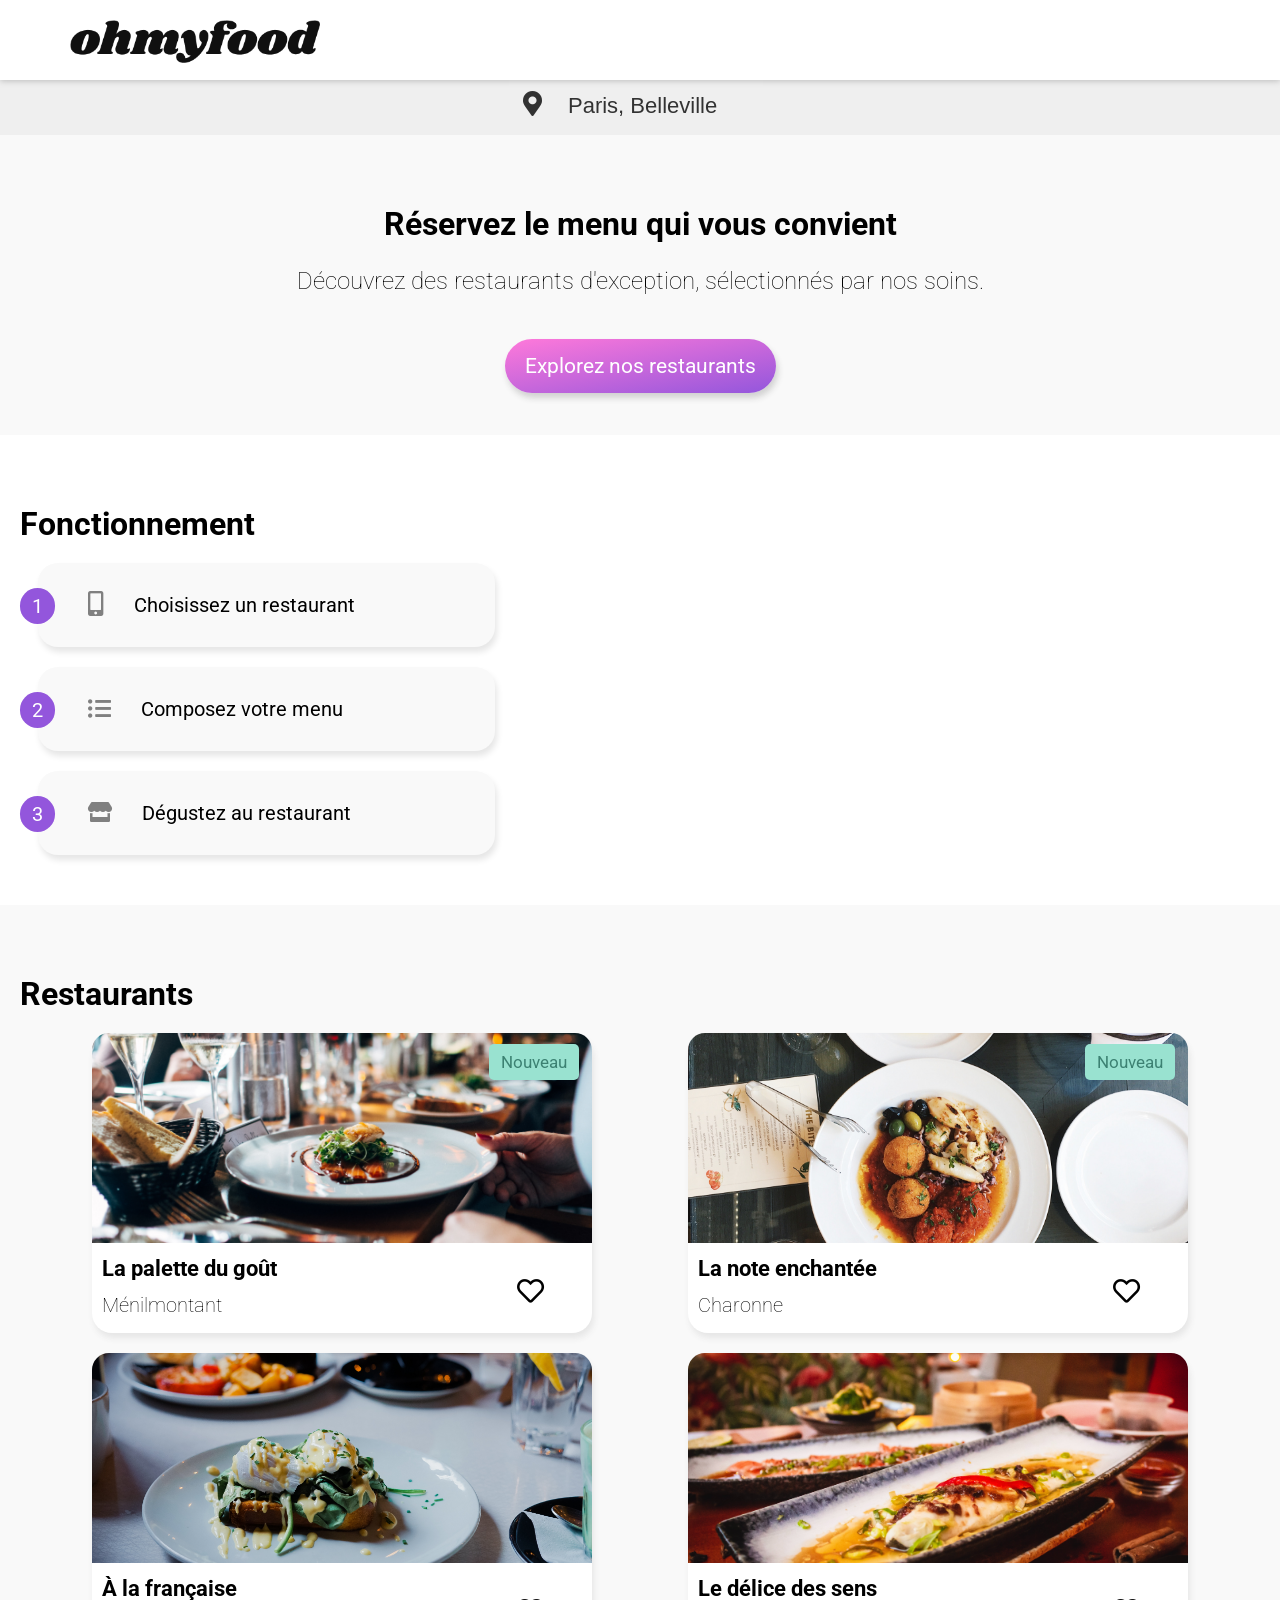
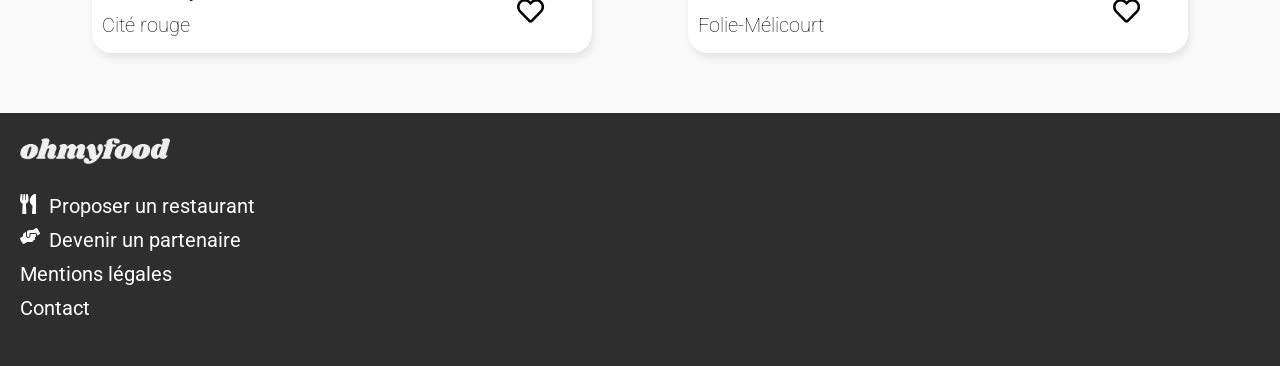
==== commit 52f5885b: "Premier Draft complet" ====
--- a/Scripts/index.html
+++ b/Scripts/index.html
@@ -79,7 +79,7 @@
 					</div>
 				</section>
 			
-
+				<!-- Fonctionnement -->
 				<section class="fctmt">
 					<h2 class="fctmt__titre">Fonctionnement</h2>
 						<p class="fctmt__num">1</p>
@@ -99,8 +99,13 @@
 					</a>
 				</section>
 
+				<!-- Restaurants -->
 				<section class="resto" id="restaurants">
+
+					<!-- Titre -->
 					<h2 class="resto__titre">Restaurants</h2>
+
+					<!-- Resto 1 -->
 					<div class="resto__liste">
 						<div class="carte-resto">
 							<a href="page-LPDG.html">
@@ -120,14 +125,12 @@
 								</div>
 							</a>
 							<div class="icons-heart">
-								<input type="checkbox" id="btnControl1"/>
-								<label class="btn" for="btnControl1">
-									<i class="far fa-heart  carte-resto__logo-nouv carte-resto__logo--vide coeur-logo coeur-logo--vide vide"></i>
-									<i class="fas fa-heart  carte-resto__logo-nouv carte-resto__logo--plein coeur-logo coeur-logo--plein plein"></i>
-								</label>
-							</div>
-						</div>
-
+								<i class="far fa-heart  carte-resto__logo-nouv carte-resto__logo--vide coeur-logo coeur-logo--vide vide"></i>
+								<i class="fas fa-heart  carte-resto__logo-nouv carte-resto__logo--plein coeur-logo coeur-logo--plein plein"></i>
+							</div>
+						</div>
+
+						<!-- Resto 2 -->
 						<div class="carte-resto">
 							<a href="page-LNE.html">
 								<div class="carte-resto__image">
@@ -146,14 +149,12 @@
 								</div>
 							</a>
 							<div class="icons-heart">
-								<input type="checkbox" id="btnControl2"/>
-								<label class="btn" for="btnControl2">
-									<i class="far fa-heart  carte-resto__logo-nouv carte-resto__logo--vide coeur-logo coeur-logo--vide vide"></i>
-									<i class="fas fa-heart  carte-resto__logo-nouv carte-resto__logo--plein coeur-logo coeur-logo--plein plein"></i>
-								</label>
-							</div>
-						</div>
-
+								<i class="far fa-heart  carte-resto__logo-nouv carte-resto__logo--vide coeur-logo coeur-logo--vide vide"></i>
+								<i class="fas fa-heart  carte-resto__logo-nouv carte-resto__logo--plein coeur-logo coeur-logo--plein plein"></i>
+							</div>
+						</div>
+
+						<!-- Resto 3 -->
 						<div class="carte-resto">
 							<a href="page-ALF.html">
 								<div class="carte-resto__image">
@@ -169,16 +170,14 @@
 								</div>
 							</a>
 							<div class="icons-heart">
-								<input type="checkbox" id="btnControl3"/>
-								<label class="btn" for="btnControl3">
-									<i class="far fa-heart  carte-resto__logo carte-resto__logo--vide coeur-logo coeur-logo--vide vide"></i>
-									<i class="fas fa-heart  carte-resto__logo carte-resto__logo--plein coeur-logo coeur-logo--plein plein"></i>
-								</label>
-							</div>
-						</div>
-
-						<div class="carte-resto">
-							<a href="page-LDDF.html">
+								<i class="far fa-heart  carte-resto__logo carte-resto__logo--vide coeur-logo coeur-logo--vide vide"></i>
+								<i class="fas fa-heart  carte-resto__logo carte-resto__logo--plein coeur-logo coeur-logo--plein plein"></i>
+							</div>
+						</div>
+
+						<!-- Resto 4 -->
+						<div class="carte-resto">
+							<a href="page-LDDS.html">
 								<div class="carte-resto__image">
 									<figure class="carte-resto__fig">
 										<img src="public/images/ledelicedessens.jpg" alt="img-LDDS" class="carte-resto__img">
@@ -192,17 +191,15 @@
 								</div>
 							</a>
 							<div class="icons-heart">
-								<input type="checkbox" id="btnControl4"/>
-								<label class="btn" for="btnControl4">
-									<i class="far fa-heart  carte-resto__logo carte-resto__logo--vide coeur-logo coeur-logo--vide vide"></i>
-									<i class="fas fa-heart  carte-resto__logo carte-resto__logo--plein coeur-logo coeur-logo--plein plein"></i>
-								</label>
+								<i class="far fa-heart  carte-resto__logo carte-resto__logo--vide coeur-logo coeur-logo--vide vide"></i>
+								<i class="fas fa-heart  carte-resto__logo carte-resto__logo--plein coeur-logo coeur-logo--plein plein"></i>
 							</div>
 						</div>
 					</div>
 				</section>
 			</main>
 
+			<!-- Footer -->
 			<footer class="page__foot">
 				<figure class="foot__fig">
 					<img src="public/images/ohmyfood.png" alt="logo-OMF-foot" class="foot__img">
--- a/Scripts/public/CSS/style.css
+++ b/Scripts/public/CSS/style.css
@@ -4,6 +4,10 @@
  *
  * OUTILS
  * Variables........................... Variables utiles (couleurs)
+ * Animations.......................... Animations des pages et des éléments
+ *
+ * PAGES 
+ * Loading............................. Page de chargement
  *
  * BASE
  * Global.............................. Styles de la page
@@ -11,9 +15,10 @@
  *
  * LAYOUTS
  * Header.............................. Partie haut de page
- * Section Présentation................ Partie localisation et présentation
- * Section Fonctionnement.............. Partie explication du fonctionnement
- * Section Restaurants................. Partie cartes restaurant
+ * Section Présentation................ Partie localisation et présentation - page d'accueil
+ * Section Fonctionnement.............. Partie explication du fonctionnement - page d'accueil
+ * Section Restaurants................. Partie cartes restaurant - page d'accueil
+ * Section Menu........................ Partie du détail des menus - pages menus
  * Footer.............................. Partie pied de page
  *
  * COMPOSANTS
@@ -21,6 +26,282 @@
  * Boutons............................. Eléments boutons
 */
 /*-------------------------------------------------------------------------*/
+/*                                 OUTILS                                  */
+/*----------------------------------------*/
+/* ANIMATIONS */
+/*----------------------------------------*/
+/*--------------------*/
+/* ANIMATIONS - LOADING SPINNER */
+.load__bar {
+  animation: bars 700ms both infinite ease-in-out alternate;
+}
+.load__bar--1 {
+  animation-delay: 58.3333333333ms;
+}
+.load__bar--2 {
+  animation-delay: 116.6666666667ms;
+}
+.load__bar--3 {
+  animation-delay: 175ms;
+}
+.load__bar--4 {
+  animation-delay: 233.3333333333ms;
+}
+.load__bar--5 {
+  animation-delay: 291.6666666667ms;
+}
+.load__bar--6 {
+  animation-delay: 350ms;
+}
+.load__bar--7 {
+  animation-delay: 408.3333333333ms;
+}
+.load__bar--8 {
+  animation-delay: 466.6666666667ms;
+}
+.load__bar--9 {
+  animation-delay: 525ms;
+}
+.load__bar--10 {
+  animation-delay: 583.3333333333ms;
+}
+.load__bar--11 {
+  animation-delay: 641.6666666667ms;
+}
+.load__bar--12 {
+  animation-delay: 700ms;
+}
+
+@keyframes bars {
+  /* Mouvement des barres */
+  0% {
+    transform: translate(0px, 0vh);
+    transform: scale(0.3, 0.3);
+    background: #9356DC;
+  }
+  100% {
+    transform: translate(0px, -3vh);
+    transform: scale(2, 2.5);
+    background: #FF79DA;
+  }
+}
+.chargement {
+  width: 100%;
+  height: 100vh;
+  background: #f9f9f9;
+  text-align: center;
+  display: inline-flex;
+  align-items: center;
+  justify-content: center;
+  position: absolute;
+  z-index: 1;
+  opacity: 0;
+  transform: scaleX(0);
+  animation: chargement 3000ms;
+}
+
+@keyframes chargement {
+  /* Apparition et disparition du loading spinner */
+  0% {
+    opacity: 0.9;
+    transform: scaleX(1);
+  }
+  80% {
+    opacity: 0.8;
+  }
+  99% {
+    transform: scaleX(1);
+  }
+  100% {
+    opacity: 0;
+    transform: scaleX(0);
+  }
+}
+.page {
+  opacity: 1;
+  animation: apparition 3000ms;
+}
+
+@keyframes apparition {
+  /* Apparition de la page */
+  0% {
+    opacity: 0.1;
+  }
+  80% {
+    opacity: 0.2;
+  }
+  100% {
+    opacity: 1;
+  }
+}
+/*--------------------*/
+/* ANIMATIONS - COEURS */
+.coeur-logo {
+  position: absolute;
+}
+.coeur-logo--vide {
+  font-size: 25px;
+  margin-top: 26px;
+  opacity: 1;
+  z-index: 1;
+  transition: opacity 1000ms;
+}
+.coeur-logo--vide:active {
+  opacity: 0;
+}
+.coeur-logo--vide:active + .coeur-logo--plein {
+  opacity: 1;
+}
+@media screen and (min-width: 769px) {
+  .coeur-logo--vide:hover {
+    opacity: 0;
+  }
+  .coeur-logo--vide:hover + .coeur-logo--plein {
+    opacity: 1;
+  }
+}
+.coeur-logo--plein {
+  display: block;
+  font-size: 25px;
+  margin-top: 26px;
+  color: #99E2D0;
+  background: linear-gradient(0deg, #FF79DA, #9356DC);
+  -webkit-background-clip: text;
+  -moz-background-clip: text;
+  -webkit-text-fill-color: transparent;
+  -moz-text-fill-color: transparent;
+  opacity: 0;
+  z-index: 0;
+  transition: opacity 1000ms;
+}
+
+/*--------------------*/
+/* ANIMATIONS - APPARITION MENU */
+.section-menu__liste {
+  animation: menu 1000ms both;
+}
+.section-menu__liste--1 {
+  animation-delay: 600ms;
+}
+.section-menu__liste--2 {
+  animation-delay: 1200ms;
+}
+.section-menu__liste--3 {
+  animation-delay: 1800ms;
+}
+
+@keyframes menu {
+  /* Apparition des entrées, plats et desserts */
+  0% {
+    opacity: 0;
+  }
+  100% {
+    opacity: 1;
+  }
+}
+.menu__liste {
+  animation: plat 500ms both;
+}
+.menu__liste--1 {
+  animation-delay: 300ms;
+}
+.menu__liste--2 {
+  animation-delay: 600ms;
+}
+.menu__liste--3 {
+  animation-delay: 900ms;
+}
+.menu__liste--4 {
+  animation-delay: 1200ms;
+}
+.menu__liste--5 {
+  animation-delay: 1500ms;
+}
+.menu__liste--6 {
+  animation-delay: 1800ms;
+}
+.menu__liste--7 {
+  animation-delay: 2100ms;
+}
+.menu__liste--8 {
+  animation-delay: 2400ms;
+}
+.menu__liste--9 {
+  animation-delay: 2700ms;
+}
+.menu__liste--10 {
+  animation-delay: 3000ms;
+}
+
+@keyframes plat {
+  /* Apparition des plats dans les catégories (entree, plat, dessert) */
+  0% {
+    transform: translateY(20px);
+    opacity: 0;
+  }
+  100% {
+    transform: translateY(0px);
+    opacity: 1;
+  }
+}
+/*--------------------*/
+/* ANIMATIONS - SELECTION PLAT */
+.menu__choix {
+  transition: transform 500ms;
+}
+.menu__validation-logo {
+  transition: transform 500ms;
+}
+.menu__val-logo {
+  transform: rotate(0turn);
+  transition: transform 500ms;
+}
+.menu__liste:active .menu__nom {
+  width: 65%;
+}
+.menu__liste:active .menu__choix {
+  transform: translate(-50px, 0);
+}
+.menu__liste:active .menu__val-logo {
+  transform: rotate(-1turn);
+}
+.menu__liste:active .menu__validation-logo {
+  transform: translate(13px, 0);
+}
+@media screen and (min-width: 769px) {
+  .menu__liste:hover .menu__nom {
+    width: 65%;
+  }
+  .menu__liste:hover .menu__choix {
+    transform: translate(-50px, 0);
+  }
+  .menu__liste:hover .menu__val-logo {
+    transform: rotate(-1turn);
+  }
+  .menu__liste:hover .menu__validation-logo {
+    transform: translate(13px, 0);
+  }
+}
+
+/*-------------------------------------------------------------------------*/
+/*                                 PAGES                                   */
+/*----------------------------------------*/
+/* LOADING */
+/*----------------------------------------*/
+.load {
+  width: 36vh;
+  height: 3vh;
+  display: flex;
+  justify-content: space-evenly;
+  position: absolute;
+}
+.load__bar {
+  background: #9356DC;
+  height: 100%;
+  width: 3vh;
+}
+
+/*-------------------------------------------------------------------------*/
 /*                                 BASES                                   */
 /*----------------------------------------*/
 /* GLOBAL */
@@ -39,9 +320,14 @@
   font-size: 1.5rem;
   margin-bottom: 0px;
 }
-@media screen and (min-width: 769px) {
+@media screen and (min-width: 769px) and (max-width: 1440px) {
   h1 {
     font-size: 2.3rem;
+  }
+}
+@media screen and (min-width: 1441px) {
+  h1 {
+    font-size: 2.5rem;
   }
 }
 
@@ -74,6 +360,11 @@
 @media screen and (min-width: 769px) {
   h4 {
     font-size: 1.4rem;
+  }
+}
+@media screen and (min-width: 1440px) {
+  h4 {
+    font-size: 1.6rem;
   }
 }
 
@@ -326,6 +617,8 @@
 /*----------------------------------------*/
 /* SECTION RESTO */
 /*----------------------------------------*/
+/*--------------------*/
+/* RESTO - GENERAL */
 .resto {
   padding-top: 50px;
   background: #f9f9f9;
@@ -343,6 +636,8 @@
   }
 }
 
+/*--------------------*/
+/* RESTO - CARTES RESTO */
 .carte-resto {
   max-width: 400px;
   width: 90%;
@@ -367,10 +662,12 @@
   }
 }
 .carte-resto__image {
+  /* images des cartes resto */
   width: 100%;
   height: 100%;
 }
 .carte-resto__description {
+  /* Description du resto (nom/localisation) */
   display: flex;
   justify-content: space-between;
   margin-top: -80px;
@@ -392,17 +689,48 @@
   }
 }
 .carte-resto__logo {
+  /* Logo coeur */
+  display: block;
+  position: absolute;
+  margin-top: -50px;
+  margin-left: 85%;
   margin-right: 20px;
-  margin-top: 30px;
   font-size: 24px;
 }
-@media screen and (min-width: 769px) {
+@media screen and (min-width: 460px) and (max-width: 768px) {
   .carte-resto__logo {
-    margin-top: 20px;
+    font-size: 26px;
+    margin-top: -60px;
+  }
+}
+@media screen and (min-width: 769px) {
+  .carte-resto__logo {
     font-size: 27px;
+    margin-top: -60px;
+  }
+}
+.carte-resto__logo-nouv {
+  /* Logo coeur pour les cartes ayant l'étiquette 'nouveau' */
+  display: block;
+  position: absolute;
+  margin-top: 150px;
+  margin-left: 85%;
+  margin-right: 20px;
+}
+@media screen and (min-width: 460px) and (max-width: 768px) {
+  .carte-resto__logo-nouv {
+    font-size: 26px;
+    margin-top: 190px;
+  }
+}
+@media screen and (min-width: 769px) {
+  .carte-resto__logo-nouv {
+    font-size: 27px;
+    margin-top: 180px;
   }
 }
 .carte-resto__nouv {
+  /* étiquette 'nouveau' */
   display: block;
   position: relative;
   margin-left: auto;
@@ -426,6 +754,11 @@
     padding-bottom: 8px;
   }
 }
+@media screen and (min-width: 460px) and (max-width: 768px) {
+  .carte-resto__nouv {
+    margin-top: -300px;
+  }
+}
 @media screen and (min-width: 769px) {
   .carte-resto__nouv {
     width: 90px;
@@ -439,6 +772,8 @@
 /*----------------------------------------*/
 /* SECTION MENU */
 /*----------------------------------------*/
+/*--------------------*/
+/* SECTION MENU - GENERAL */
 .section-menu {
   background: #f9f9f9;
   padding-top: 10px;
@@ -455,58 +790,51 @@
 .section-menu__liste {
   margin-bottom: 40px;
 }
-.section-menu__liste:hover > h4:after {
-  transform: scaleX(1);
-}
 .section-menu nav {
   display: flex;
   justify-content: center;
 }
 
+/*--------------------*/
+/* SECTION MENU - MENU */
+.overflow-ellipsis {
+  /* Texte (titre et paragraphe) qui doit être rogné */
+  white-space: nowrap;
+  overflow: hidden;
+  text-overflow: ellipsis;
+}
+
 .menu__logo {
-  position: absolute;
-}
-.menu__logo--vide {
-  font-size: 25px;
-  margin-top: 26px;
-  z-index: 1;
-}
-.menu__logo--vide:hover + .menu__logo--plein {
-  opacity: 1;
-}
-.menu__logo--plein {
-  display: block;
-  font-size: 25px;
-  margin-top: 26px;
-  color: #99E2D0;
-  background: linear-gradient(0deg, #FF79DA, #9356DC);
-  -webkit-background-clip: text;
-  -moz-background-clip: text;
-  -webkit-text-fill-color: transparent;
-  -moz-text-fill-color: transparent;
-  opacity: 0;
-  z-index: 0;
-  transition: opacity 700ms;
+  /* Logo coeur */
+  background-color: #f9f9f9;
+  margin-left: -10%;
+}
+@media screen and (min-width: 769px) and (max-width: 1440px) {
+  .menu__logo {
+    font-size: 40px;
+  }
+}
+@media screen and (min-width: 1441px) {
+  .menu__logo {
+    font-size: 50px;
+  }
 }
 .menu__titre {
+  /* entrée, plat, dessert */
   margin-left: 20px;
-  width: 250px;
-}
-.menu__titre:after {
-  display: block;
-  content: "";
+  width: 30px;
   padding-bottom: 3px;
   border-bottom: 3px solid #99E2D0;
-  transform: scaleX(0.1);
-  transition: all 400ms cubic-bezier(0, 0.75, 0.08, 1);
-  transform-origin: 0% 50%;
 }
 .menu__liste {
+  /* Contient plats (h3/p) prix et coche */
+  display: flex;
+  justify-content: stretch;
+  overflow: hidden;
+  position: relative;
   background: #FFF;
   box-shadow: 2px 5px 6px #e6e6e6;
   border-radius: 15px;
-  display: flex;
-  justify-content: space-between;
   padding-left: 10px;
   margin-bottom: 15px;
   max-width: 500px;
@@ -514,13 +842,6 @@
   margin-left: auto;
   margin-right: auto;
 }
-.menu__liste:hover .menu__validation, .menu__liste:hover .menu__prix {
-  transform: translate(-50px, 0);
-}
-.menu__liste:hover .menu__val-logo {
-  transform: translate(13px, 0);
-  transform: rotate(-1turn);
-}
 @media screen and (min-width: 570px) {
   .menu__liste {
     margin-left: 20px;
@@ -532,15 +853,31 @@
   }
 }
 .menu__choix {
+  /* Contient prix et coche */
   display: flex;
   border-radius: 0px 15px 15px 0px;
   overflow: hidden;
+  width: 200px;
+  position: absolute;
+  right: -130px;
+  height: 100%;
+}
+@media screen and (min-width: 769px) {
+  .menu__choix {
+    right: -120px;
+  }
+}
+@media screen and (min-width: 1440px) {
+  .menu__choix {
+    right: -115px;
+  }
 }
 .menu__nom {
-  width: 220px;
+  /* Contient nom du plat (h3/p) */
+  width: 80%;
 }
 .menu__nom p {
-  font-size: 12px;
+  font-size: 15px;
   font-weight: lighter;
   margin-top: 0px;
   margin-bottom: 15px;
@@ -550,50 +887,72 @@
     font-size: 20px;
   }
 }
+@media screen and (min-width: 1440px) {
+  .menu__nom p {
+    font-size: 23px;
+  }
+}
 .menu__nom h3 {
-  font-size: 14px;
+  font-size: 17px;
   margin-top: 15px;
   margin-bottom: 5px;
 }
+@media screen and (min-width: 769px) {
+  .menu__nom h3 {
+    font-size: 22px;
+  }
+}
+@media screen and (min-width: 1440px) {
+  .menu__nom h3 {
+    font-size: 25px;
+  }
+}
 .menu__prix {
   margin-top: 20px;
-  margin-right: 10px;
-  padding-left: 60px;
-  transition: transform 500ms;
+  margin-left: 30px;
+  margin-right: 20px;
 }
 .menu__prix p {
   font-size: 13px;
 }
+@media screen and (min-width: 769px) {
+  .menu__prix p {
+    font-size: 18px;
+  }
+}
+@media screen and (min-width: 1440px) {
+  .menu__prix p {
+    font-size: 21px;
+  }
+}
 .menu__validation {
+  /* Coche */
   height: 100%;
   width: 60px;
   margin-right: -60px;
   background: #99E2D0;
-  border-radius: inherit;
-  transition: transform 500ms;
+  border-radius: 0px 15px 15px 0px;
 }
 .menu__val-logo {
+  /* Logo de coche */
   font-size: 20px;
-  margin-top: 23px;
+  margin-top: 28px;
   color: #FFF;
-  transform: rotate(0turn);
-  transition: transform 500ms;
-}
-
+}
+@media screen and (min-width: 769px) {
+  .menu__val-logo {
+    font-size: 24px;
+    margin-top: 30px;
+  }
+}
+
+/*--------------------*/
+/* SECTION MENU - BOUTON */
 .bouton__commander {
+  /* Placement du bouton */
   margin-left: auto;
   margin-right: auto;
   font-size: 20px;
-}
-
-.icons-heart {
-  background-color: #f9f9f9;
-  text-align: center;
-  width: 15px;
-  display: inline-flex;
-  align-items: center;
-  justify-content: center;
-  margin: 10px;
 }
 
 /*----------------------------------------*/
